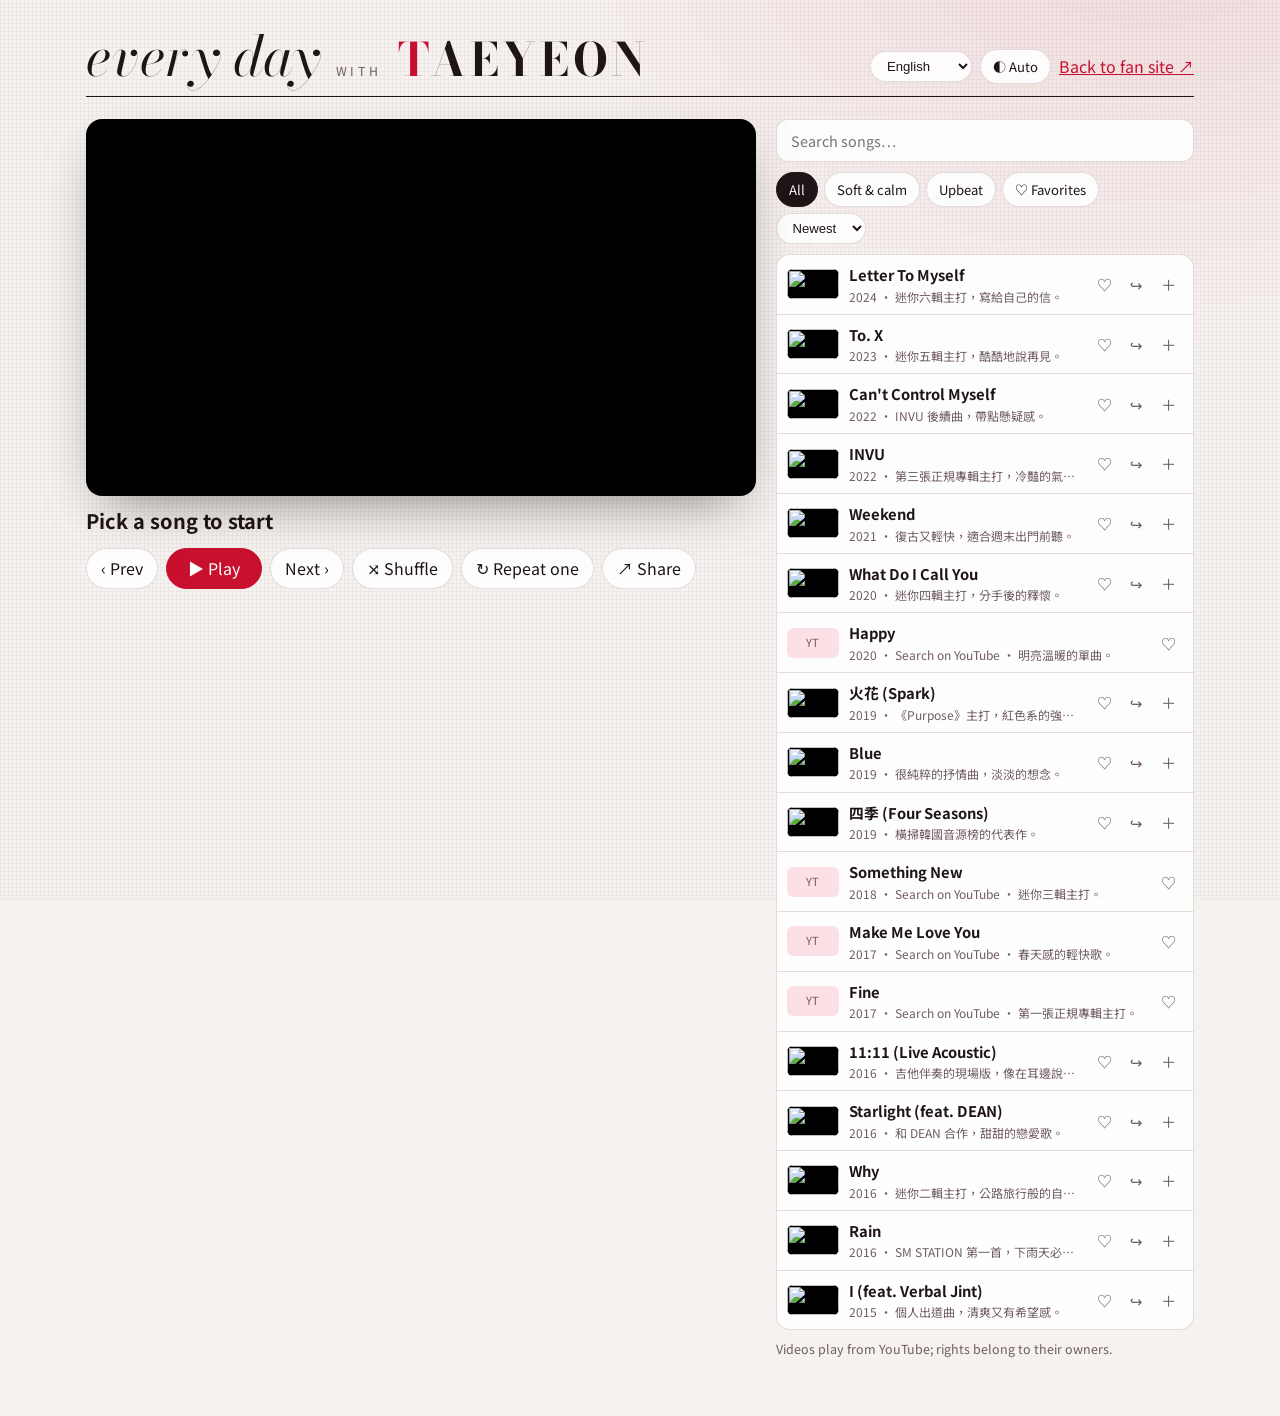
==== mv.html @ f88fa1eb "Add standalone MV player page" ====
<!doctype html>
<html lang="zh-Hant-TW">
<head>
<meta charset="utf-8">
<meta name="viewport" content="width=device-width,initial-scale=1,viewport-fit=cover">
<meta name="theme-color" content="#0d0a0b">
<title>every day with Taeyeon · MV</title>
<link rel="preconnect" href="https://fonts.googleapis.com">
<link rel="stylesheet" href="https://fonts.googleapis.com/css2?family=Bodoni+Moda:ital,opsz,wght@0,6..96,700;1,6..96,400&family=Noto+Sans+TC:wght@400;500;700&family=Noto+Sans+KR:wght@400;700&family=Noto+Sans+JP:wght@400;700&family=Noto+Sans+Thai:wght@400;700&family=JetBrains+Mono:wght@500&display=swap">
<style>
:root{
  --bg:#f6f2f0; --surface:rgba(255,255,255,.88); --ink:#1f1416; --muted:#6f5c60;
  --red:#c8102e; --red-soft:#fbe1e5; --line:rgba(60,20,28,.14);
  --glow:rgba(200,16,46,.10); --weave:rgba(60,20,28,.035);
  --serif:"Bodoni Moda","Didot","Bodoni 72",Georgia,serif;
  --body:"Noto Sans TC","Noto Sans KR","Noto Sans JP","Noto Sans Thai",system-ui,-apple-system,"PingFang TC",sans-serif;
  --mono:"JetBrains Mono",ui-monospace,monospace; color-scheme:light;
}
@media (prefers-color-scheme:dark){:root:not([data-theme="light"]){
  --bg:#0d0a0b; --surface:rgba(24,18,19,.86); --ink:#f5ecec; --muted:#b7a1a4;
  --red:#ff3b54; --red-soft:rgba(80,14,26,.8); --line:rgba(255,220,225,.12);
  --glow:rgba(255,40,70,.22); --weave:rgba(255,255,255,.035); color-scheme:dark}}
:root[data-theme="dark"]{
  --bg:#0d0a0b; --surface:rgba(24,18,19,.86); --ink:#f5ecec; --muted:#b7a1a4;
  --red:#ff3b54; --red-soft:rgba(80,14,26,.8); --line:rgba(255,220,225,.12);
  --glow:rgba(255,40,70,.22); --weave:rgba(255,255,255,.035); color-scheme:dark}
*{box-sizing:border-box}
[hidden]{display:none!important}
html,body{margin:0}
body{font-family:var(--body);color:var(--ink);line-height:1.6;min-height:100vh;
  background:radial-gradient(70vmax 50vmax at 90% -10%,var(--glow),transparent 70%),
  repeating-linear-gradient(0deg,var(--weave) 0 1px,transparent 1px 4px),
  repeating-linear-gradient(90deg,var(--weave) 0 1px,transparent 1px 4px),var(--bg);background-attachment:fixed}
button{font:inherit;color:inherit}
:focus-visible{outline:2px solid var(--red);outline-offset:2px}
.wrap{max-width:1140px;margin:0 auto;padding:28px max(16px,env(safe-area-inset-right)) 56px max(16px,env(safe-area-inset-left));display:grid;gap:22px}
header{display:flex;justify-content:space-between;align-items:end;gap:14px;flex-wrap:wrap;border-bottom:1px solid var(--ink);padding-bottom:12px}
h1{font-family:var(--serif);font-weight:400;font-size:clamp(2.1rem,6vw,3.5rem);line-height:1;margin:0;display:flex;flex-wrap:wrap;gap:0 .3em;align-items:baseline}
h1 em{font-style:italic}
h1 small{font-family:var(--body);font-size:.22em;letter-spacing:.3em;text-transform:uppercase;color:var(--muted)}
h1 span{font-weight:700;text-transform:uppercase;letter-spacing:.08em;font-size:.82em}
h1 span::first-letter{color:var(--red)}
.tools{display:flex;gap:8px;flex-wrap:wrap;align-items:center}
.pill,select{font-size:.82rem;border:1px solid var(--line);background:var(--surface);padding:6px 12px;border-radius:99px;cursor:pointer;color:var(--ink)}
.pill[aria-pressed="true"]{background:var(--ink);color:var(--bg);border-color:var(--ink)}
a{color:var(--red)}
.stage{display:grid;grid-template-columns:minmax(0,1.6fr) minmax(0,1fr);gap:20px;align-items:start}
@media (max-width:880px){.stage{grid-template-columns:1fr}}
.player{display:grid;gap:12px;min-width:0;position:sticky;top:12px}
@media (max-width:880px){.player{position:static}}
.frame{position:relative;width:100%;aspect-ratio:16/9;border-radius:16px;overflow:hidden;background:#000;box-shadow:0 20px 50px -20px rgba(0,0,0,.5)}
.frame>div,.frame iframe{position:absolute;inset:0;width:100%;height:100%;border:0}
.blocked{position:absolute;inset:0;display:grid;place-content:center;gap:10px;text-align:center;color:#fff;background:rgba(0,0,0,.85);padding:16px}
.now h2{margin:0;font-size:1.25rem;line-height:1.3}
.now .yr{font-family:var(--mono);color:var(--muted);font-size:.85rem;margin-left:8px;font-weight:500}
.now p{margin:2px 0 0;color:var(--muted);font-size:.9rem}
.ctrl{display:flex;gap:8px;flex-wrap:wrap}
.ctrl button{border:1px solid var(--line);background:var(--surface);padding:7px 14px;border-radius:99px;cursor:pointer}
.ctrl button.main{background:var(--red);border-color:var(--red);color:#fff;min-width:96px}
.ctrl button[aria-pressed="true"]{border-color:var(--red);color:var(--red)}
.side{display:grid;gap:10px;min-width:0}
.search{width:100%;font:inherit;font-size:.9rem;padding:9px 14px;border-radius:12px;border:1px solid var(--line);background:var(--surface);color:var(--ink)}
.row{display:flex;gap:6px;flex-wrap:wrap;align-items:center}
.tabs{display:flex;gap:6px}
.list{display:grid;border:1px solid var(--line);border-radius:14px;overflow:hidden;background:var(--surface);backdrop-filter:blur(10px)}
.song{display:grid;grid-template-columns:52px 1fr auto;gap:10px;align-items:center;padding:8px 10px;border-bottom:1px solid var(--line)}
.song:last-child{border-bottom:0}
.song[aria-current="true"]{background:var(--red-soft)}
.song .th{width:52px;height:30px;border-radius:6px;object-fit:cover;background:#000;display:block}
.song .th.q{display:grid;place-items:center;font-size:.7rem;color:var(--muted);background:var(--red-soft)}
.song .info{all:unset;cursor:pointer;min-width:0;display:grid}
.song .info b{font-size:.92rem;white-space:nowrap;overflow:hidden;text-overflow:ellipsis}
.song .info small{color:var(--muted);font-size:.75rem;white-space:nowrap;overflow:hidden;text-overflow:ellipsis}
.song .acts{display:flex;gap:2px}
.song .acts button,.song .acts a{all:unset;cursor:pointer;width:30px;height:30px;display:grid;place-items:center;border-radius:8px;font-size:.95rem;color:var(--muted);text-decoration:none}
.song .acts button:hover,.song .acts a:hover{background:var(--red-soft);color:var(--red)}
.song .acts .fav[aria-pressed="true"]{color:var(--red)}
.empty{padding:20px;text-align:center;color:var(--muted);font-size:.9rem}
.note{font-size:.78rem;color:var(--muted)}
.toast{position:fixed;left:50%;bottom:max(20px,env(safe-area-inset-bottom));transform:translateX(-50%);background:var(--ink);color:var(--bg);padding:8px 16px;border-radius:99px;font-size:.85rem;opacity:0;transition:opacity .2s;pointer-events:none}
.toast.on{opacity:1}
@media (prefers-reduced-motion:reduce){.toast{transition:none}}
</style>
</head>
<body>
<div class="wrap">
  <header>
    <h1><em>every day</em> <small>with</small> <span>Taeyeon</span></h1>
    <div class="tools">
      <select id="lang" aria-label="Language"><option value="zh">繁體中文</option><option value="ko">한국어</option><option value="ja">日本語</option><option value="th">ภาษาไทย</option><option value="en">English</option></select>
      <button class="pill" id="theme" type="button"></button>
      <a href="./" id="back"></a>
    </div>
  </header>

  <div class="stage">
    <section class="player" aria-labelledby="nowT">
      <div class="frame"><div id="yt"></div><div class="blocked" id="blocked" hidden><div id="blockedMsg"></div><a id="blockedLink" target="_blank" rel="noopener"></a></div></div>
      <div class="now"><h2 id="nowT"></h2><p id="nowB"></p></div>
      <div class="ctrl">
        <button type="button" id="prev"></button>
        <button type="button" id="play" class="main"></button>
        <button type="button" id="next"></button>
        <button type="button" id="shuf" aria-pressed="false"></button>
        <button type="button" id="rep" aria-pressed="false"></button>
        <button type="button" id="share"></button>
      </div>
      <div class="note" id="queueInfo"></div>
    </section>

    <section class="side" aria-label="Playlist">
      <input class="search" id="q" type="search">
      <div class="row">
        <div class="tabs" id="tabs"></div>
        <select id="sort" aria-label="Sort"></select>
      </div>
      <div class="list" id="list"></div>
      <div class="note" id="foot"></div>
    </section>
  </div>
</div>
<div class="toast" id="toast" role="status"></div>

<script src="songs.js"></script>
<script>
const L={
zh:{back:"← 回到應援站",light:"淺色",dark:"深色",auto:"自動",prev:"‹ 上一首",next:"下一首 ›",play:"▶ 播放",pause:"❚❚ 暫停",shuf:"隨機",rep:"單曲重複",share:"分享",search:"搜尋歌名…",all:"全部",soft:"睡前溫柔",bright:"輕快帥氣",fav:"我的最愛",sNew:"最新",sOld:"最舊",sAz:"A–Z",playNext:"下一首播放",queue:"加入佇列",favT:"加入最愛",yt:"到 YouTube 搜尋",none:"沒有符合的歌。",noFav:"還沒有最愛，點 ♡ 收藏喜歡的歌。",queued:n=>`佇列裡還有 ${n} 首`,addedNext:"會在下一首播放",addedQ:"已加入佇列",copied:"連結已複製",blocked:"這支影片的官方設定不允許在其他網站播放",openYt:"到 YouTube 觀看 ↗",foot:"影片皆由 YouTube 播放，版權屬於原權利人。標「搜尋」的歌還沒確認到官方影片。",pick:"選一首歌開始播放"},
ko:{back:"응원 사이트로 ↗",light:"라이트",dark:"다크",auto:"자동",prev:"‹ 이전",next:"다음 ›",play:"▶ 재생",pause:"❚❚ 일시정지",shuf:"셔플",rep:"한 곡 반복",share:"공유",search:"곡 검색…",all:"전체",soft:"잔잔한 밤",bright:"신나고 멋지게",fav:"즐겨찾기",sNew:"최신순",sOld:"오래된순",sAz:"A–Z",playNext:"다음에 재생",queue:"대기열에 추가",favT:"즐겨찾기",yt:"YouTube에서 검색",none:"맞는 곡이 없어요.",noFav:"아직 즐겨찾기가 없어요. ♡를 눌러 보세요.",queued:n=>`대기열 ${n}곡`,addedNext:"다음 곡으로 재생돼요",addedQ:"대기열에 추가했어요",copied:"링크를 복사했어요",blocked:"이 영상은 다른 사이트에서 재생할 수 없도록 설정되어 있어요",openYt:"YouTube에서 보기 ↗",foot:"영상은 YouTube에서 재생되며 저작권은 원권리자에게 있어요.",pick:"곡을 선택하세요"},
ja:{back:"応援サイトへ ↗",light:"ライト",dark:"ダーク",auto:"自動",prev:"‹ 前へ",next:"次へ ›",play:"▶ 再生",pause:"❚❚ 一時停止",shuf:"シャッフル",rep:"1曲リピート",share:"共有",search:"曲名で検索…",all:"すべて",soft:"おやすみ前に",bright:"アップテンポ",fav:"お気に入り",sNew:"新しい順",sOld:"古い順",sAz:"A–Z",playNext:"次に再生",queue:"キューに追加",favT:"お気に入り",yt:"YouTubeで検索",none:"該当する曲がありません。",noFav:"お気に入りはまだありません。♡をタップしてください。",queued:n=>`キューにあと${n}曲`,addedNext:"次に再生します",addedQ:"キューに追加しました",copied:"リンクをコピーしました",blocked:"この動画は外部サイトでの再生が許可されていません",openYt:"YouTubeで見る ↗",foot:"動画はYouTubeで再生され、著作権は権利者に帰属します。",pick:"曲を選んでください"},
th:{back:"กลับไปเว็บแฟนไซต์ ↗",light:"สว่าง",dark:"มืด",auto:"อัตโนมัติ",prev:"‹ ก่อนหน้า",next:"ถัดไป ›",play:"▶ เล่น",pause:"❚❚ หยุด",shuf:"สุ่ม",rep:"เล่นซ้ำเพลงเดียว",share:"แชร์",search:"ค้นหาเพลง…",all:"ทั้งหมด",soft:"ฟังก่อนนอน",bright:"สนุกและเท่",fav:"รายการโปรด",sNew:"ใหม่สุด",sOld:"เก่าสุด",sAz:"A–Z",playNext:"เล่นถัดไป",queue:"เพิ่มในคิว",favT:"รายการโปรด",yt:"ค้นหาใน YouTube",none:"ไม่พบเพลง",noFav:"ยังไม่มีรายการโปรด แตะ ♡ เพื่อเก็บเพลง",queued:n=>`ในคิวอีก ${n} เพลง`,addedNext:"จะเล่นเป็นเพลงถัดไป",addedQ:"เพิ่มในคิวแล้ว",copied:"คัดลอกลิงก์แล้ว",blocked:"วิดีโอนี้ไม่อนุญาตให้เล่นบนเว็บอื่น",openYt:"ดูบน YouTube ↗",foot:"วิดีโอเล่นผ่าน YouTube ลิขสิทธิ์เป็นของเจ้าของผลงาน",pick:"เลือกเพลงเพื่อเริ่มเล่น"},
en:{back:"Back to fan site ↗",light:"Light",dark:"Dark",auto:"Auto",prev:"‹ Prev",next:"Next ›",play:"▶ Play",pause:"❚❚ Pause",shuf:"Shuffle",rep:"Repeat one",share:"Share",search:"Search songs…",all:"All",soft:"Soft & calm",bright:"Upbeat",fav:"Favorites",sNew:"Newest",sOld:"Oldest",sAz:"A–Z",playNext:"Play next",queue:"Add to queue",favT:"Favorite",yt:"Search on YouTube",none:"No matching songs.",noFav:"No favorites yet. Tap ♡ to save songs.",queued:n=>`${n} in queue`,addedNext:"Plays next",addedQ:"Added to queue",copied:"Link copied",blocked:"This video's owner doesn't allow playback on other sites",openYt:"Watch on YouTube ↗",foot:"Videos play from YouTube; rights belong to their owners.",pick:"Pick a song to start"}};
const $=id=>document.getElementById(id);
const store={get(k,d){try{const v=localStorage.getItem("tyv-"+k);return v==null?d:JSON.parse(v)}catch(e){return d}},set(k,v){try{localStorage.setItem("tyv-"+k,JSON.stringify(v))}catch(e){}}};
let lang=store.get("lang",(navigator.language||"zh").slice(0,2));if(!L[lang])lang="zh";
let theme=store.get("theme","auto"),tab="all",sort="new",favs=new Set(store.get("favs",[])),queue=[],cur=-1,shuffle=false,repeat=false,player=null,ready=false,playing=false;
const T=k=>L[lang][k];
const playable=()=>SONGS.map((s,i)=>i).filter(i=>SONGS[i].id);
function toast(m){const t=$("toast");t.textContent=m;t.classList.add("on");clearTimeout(t._h);t._h=setTimeout(()=>t.classList.remove("on"),1800)}
function applyTheme(){if(theme==="auto")document.documentElement.removeAttribute("data-theme");else document.documentElement.dataset.theme=theme;$("theme").textContent="◐ "+T(theme)}
function filtered(){
  const q=$("q").value.trim().toLowerCase();
  let list=SONGS.map((s,i)=>i).filter(i=>{const s=SONGS[i];if(tab==="fav"&&!favs.has(s.t))return false;if((tab==="soft"||tab==="bright")&&s.m!==tab)return false;return !q||(s.t+" "+s.y+" "+(s.b||"")).toLowerCase().includes(q)});
  list.sort((a,b)=>sort==="az"?SONGS[a].t.localeCompare(SONGS[b].t):sort==="old"?SONGS[a].y-SONGS[b].y||a-b:SONGS[b].y-SONGS[a].y||b-a);
  return list;
}
function render(){
  document.documentElement.lang={zh:"zh-Hant-TW",ko:"ko",ja:"ja",th:"th",en:"en"}[lang];
  $("back").textContent=T("back");$("q").placeholder=T("search");$("prev").textContent=T("prev");$("next").textContent=T("next");
  $("play").textContent=playing?T("pause"):T("play");$("shuf").textContent="⤨ "+T("shuf");$("rep").textContent="↻ "+T("rep");$("share").textContent="↗ "+T("share");
  $("shuf").setAttribute("aria-pressed",String(shuffle));$("rep").setAttribute("aria-pressed",String(repeat));
  $("foot").textContent=T("foot");$("blockedMsg").textContent=T("blocked");$("blockedLink").textContent=T("openYt");applyTheme();
  const tabs=$("tabs");tabs.replaceChildren();["all","soft","bright","fav"].forEach(k=>{const b=document.createElement("button");b.type="button";b.className="pill";b.textContent=(k==="fav"?"♡ ":"")+T(k);b.setAttribute("aria-pressed",String(tab===k));b.onclick=()=>{tab=k;render()};tabs.append(b)});
  const so=$("sort");so.replaceChildren();[["new","sNew"],["old","sOld"],["az","sAz"]].forEach(([v,k])=>{const o=document.createElement("option");o.value=v;o.textContent=T(k);so.append(o)});so.value=sort;
  const box=$("list");box.replaceChildren();const list=filtered();
  if(!list.length){const e=document.createElement("div");e.className="empty";e.textContent=tab==="fav"?T("noFav"):T("none");box.append(e)}
  list.forEach(i=>{const s=SONGS[i];const r=document.createElement("div");r.className="song";if(i===cur)r.setAttribute("aria-current","true");
    let th;if(s.id){th=document.createElement("img");th.className="th";th.loading="lazy";th.alt="";th.src="https://i.ytimg.com/vi/"+s.id+"/mqdefault.jpg"}else{th=document.createElement("span");th.className="th q";th.textContent="YT"}
    const info=document.createElement(s.id?"button":"a");info.className="info";
    if(s.id){info.type="button";info.onclick=()=>{queue=[];playIdx(i,true)}}else{info.href="https://www.youtube.com/results?search_query="+encodeURIComponent(s.q);info.target="_blank";info.rel="noopener"}
    const b=document.createElement("b");b.textContent=s.t;const sm=document.createElement("small");sm.textContent=s.y+(s.id?"":" · "+T("yt"))+(s.b?" · "+s.b:"");info.append(b,sm);
    const acts=document.createElement("div");acts.className="acts";
    const fav=document.createElement("button");fav.type="button";fav.className="fav";fav.textContent=favs.has(s.t)?"♥":"♡";fav.setAttribute("aria-pressed",String(favs.has(s.t)));fav.setAttribute("aria-label",T("favT"));fav.title=T("favT");
    fav.onclick=()=>{favs.has(s.t)?favs.delete(s.t):favs.add(s.t);store.set("favs",[...favs]);render()};acts.append(fav);
    if(s.id){const nx=document.createElement("button");nx.type="button";nx.textContent="↪";nx.title=T("playNext");nx.setAttribute("aria-label",T("playNext"));nx.onclick=()=>{queue.unshift(i);toast(T("addedNext"));render()};
      const qq=document.createElement("button");qq.type="button";qq.textContent="＋";qq.title=T("queue");qq.setAttribute("aria-label",T("queue"));qq.onclick=()=>{queue.push(i);toast(T("addedQ"));render()};acts.append(nx,qq)}
    r.append(th,info,acts);box.append(r)});
  $("queueInfo").textContent=queue.length?T("queued")(queue.length):"";
  if(cur<0){$("nowT").textContent=T("pick");$("nowB").textContent=""}
}
function showNow(){const s=SONGS[cur];$("nowT").textContent=s.t;const y=document.createElement("span");y.className="yr";y.textContent=s.y;$("nowT").append(y);$("nowB").textContent=s.b||"";
  if("mediaSession" in navigator){try{navigator.mediaSession.metadata=new MediaMetadata({title:s.t,artist:"TAEYEON",artwork:[{src:"https://i.ytimg.com/vi/"+s.id+"/hqdefault.jpg",sizes:"480x360",type:"image/jpeg"}]})}catch(e){}}
  try{history.replaceState(null,"","#"+s.id)}catch(e){}}
function playIdx(i,auto){cur=i;$("blocked").hidden=true;showNow();render();
  if(ready){auto?player.loadVideoById(SONGS[i].id):player.cueVideoById(SONGS[i].id)}}
function nextIdx(d){
  if(d>0&&queue.length)return queue.shift();
  const order=filtered().filter(i=>SONGS[i].id);const pool=order.length?order:playable();
  if(shuffle&&d>0){const c=pool.filter(i=>i!==cur);return c.length?c[Math.floor(Math.random()*c.length)]:cur}
  let p=pool.indexOf(cur);if(p<0)return pool[0];return pool[(p+d+pool.length)%pool.length];
}
function step(d){playIdx(nextIdx(d),true)}
$("prev").onclick=()=>step(-1);$("next").onclick=()=>step(1);
$("play").onclick=()=>{if(!ready)return;if(cur<0){step(1);return}playing?player.pauseVideo():player.playVideo()};
$("shuf").onclick=()=>{shuffle=!shuffle;render()};$("rep").onclick=()=>{repeat=!repeat;render()};
$("share").onclick=async()=>{const url=location.href.split("#")[0]+(cur>=0?"#"+SONGS[cur].id:"");
  if(navigator.share){try{await navigator.share({title:cur>=0?SONGS[cur].t+" · TAEYEON":document.title,url});return}catch(e){if(e&&e.name==="AbortError")return}}
  try{await navigator.clipboard.writeText(url);toast(T("copied"))}catch(e){prompt("",url)}};
$("q").oninput=render;$("sort").onchange=e=>{sort=e.target.value;render()};
$("lang").value=lang;$("lang").onchange=e=>{lang=e.target.value;store.set("lang",lang);render();if(cur>=0)showNow()};
$("theme").onclick=()=>{theme={auto:"light",light:"dark",dark:"auto"}[theme];store.set("theme",theme);render()};
if("mediaSession" in navigator){try{navigator.mediaSession.setActionHandler("nexttrack",()=>step(1));navigator.mediaSession.setActionHandler("previoustrack",()=>step(-1))}catch(e){}}
document.addEventListener("keydown",e=>{if(e.target.matches("input,select"))return;if(e.key===" "){e.preventDefault();$("play").click()}if(e.key==="ArrowRight")step(1);if(e.key==="ArrowLeft")step(-1)});

// YouTube IFrame API
window.onYouTubeIframeAPIReady=function(){
  const start=SONGS.findIndex(s=>s.id&&s.id===location.hash.slice(1));
  const first=start>=0?start:SONGS.findIndex(s=>s.id==="4HG_CJzyX6A");
  cur=first;showNow();render();
  player=new YT.Player("yt",{host:"https://www.youtube-nocookie.com",videoId:SONGS[first].id,playerVars:{rel:0,playsinline:1,modestbranding:1},
    events:{onReady:()=>{ready=true},
      onStateChange:e=>{playing=e.data===YT.PlayerState.PLAYING;render();
        if(e.data===YT.PlayerState.ENDED){repeat?player.seekTo(0)||player.playVideo():step(1)}},
      onError:e=>{if(e.data===101||e.data===150||e.data===100){$("blockedLink").href="https://www.youtube.com/watch?v="+SONGS[cur].id;$("blocked").hidden=false}}}});
};
render();
const tag=document.createElement("script");tag.src="https://www.youtube.com/iframe_api";document.head.append(tag);
</script>
</body>
</html>
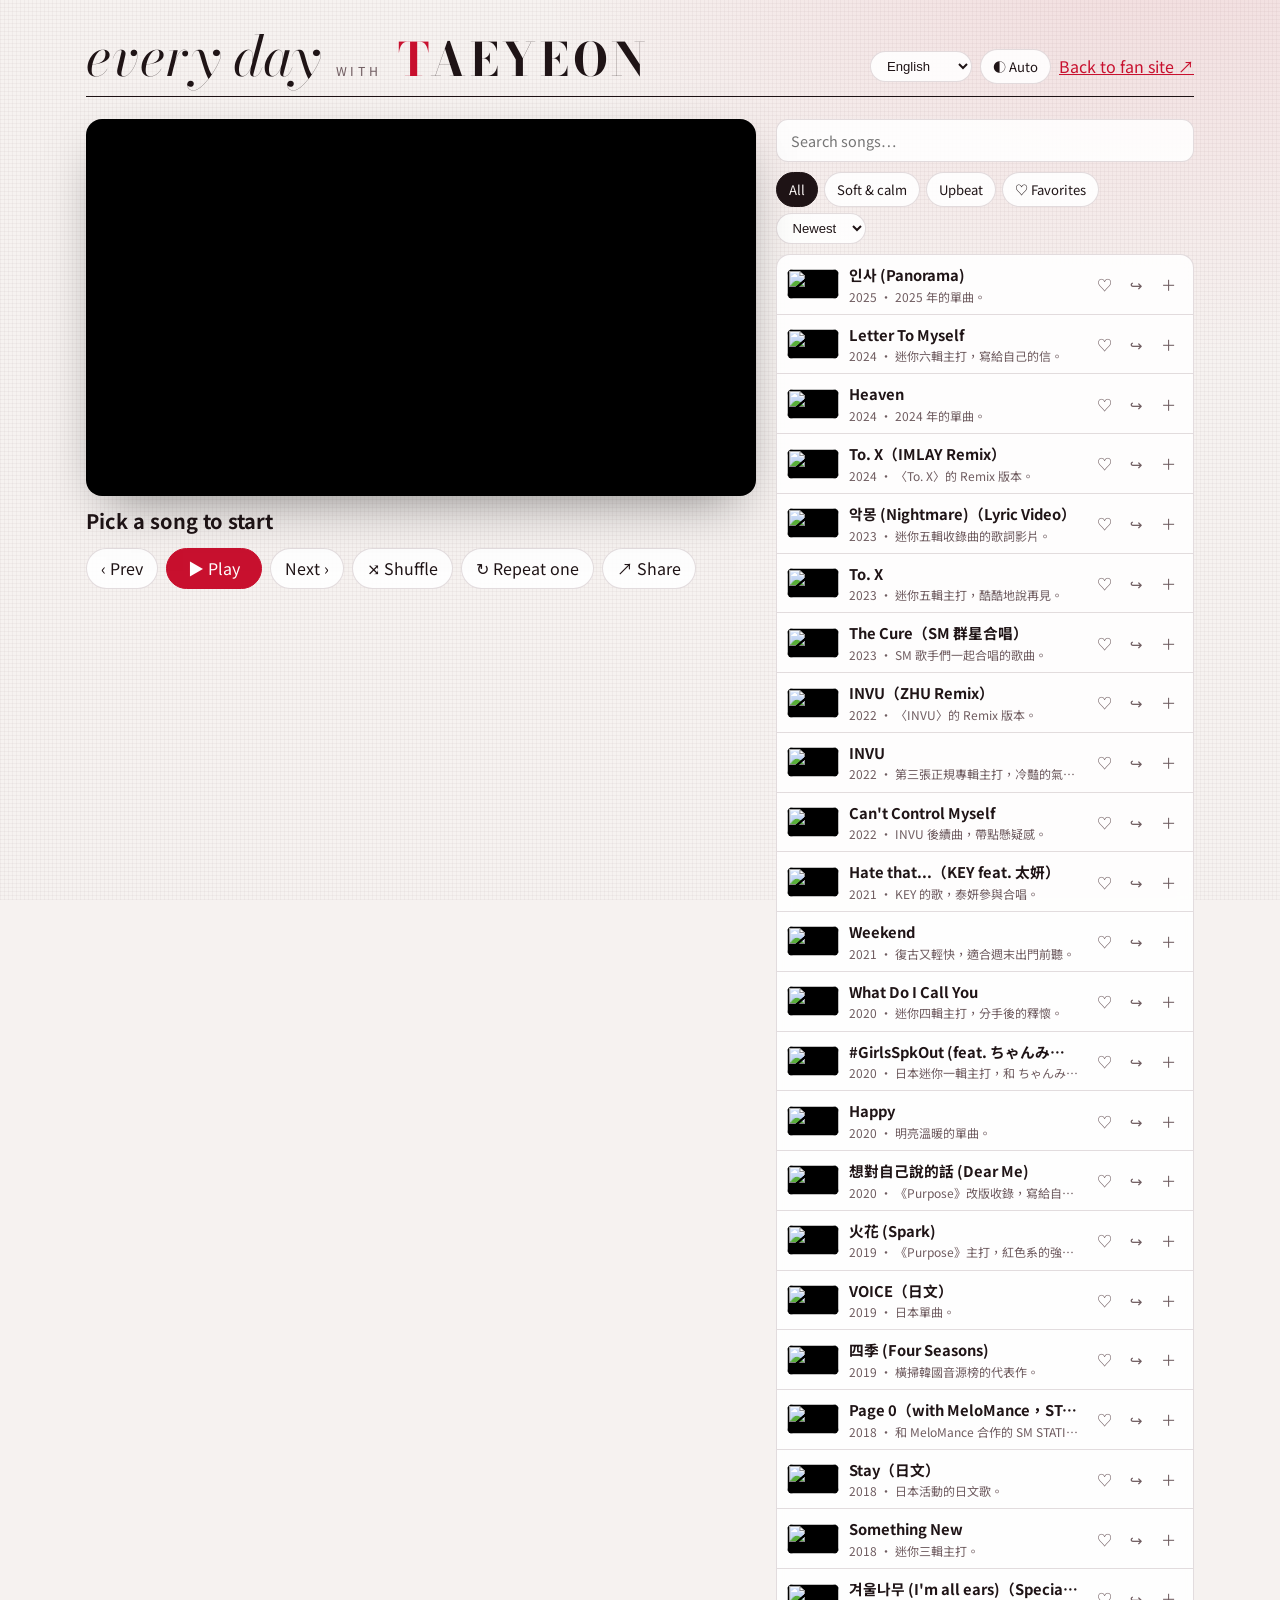
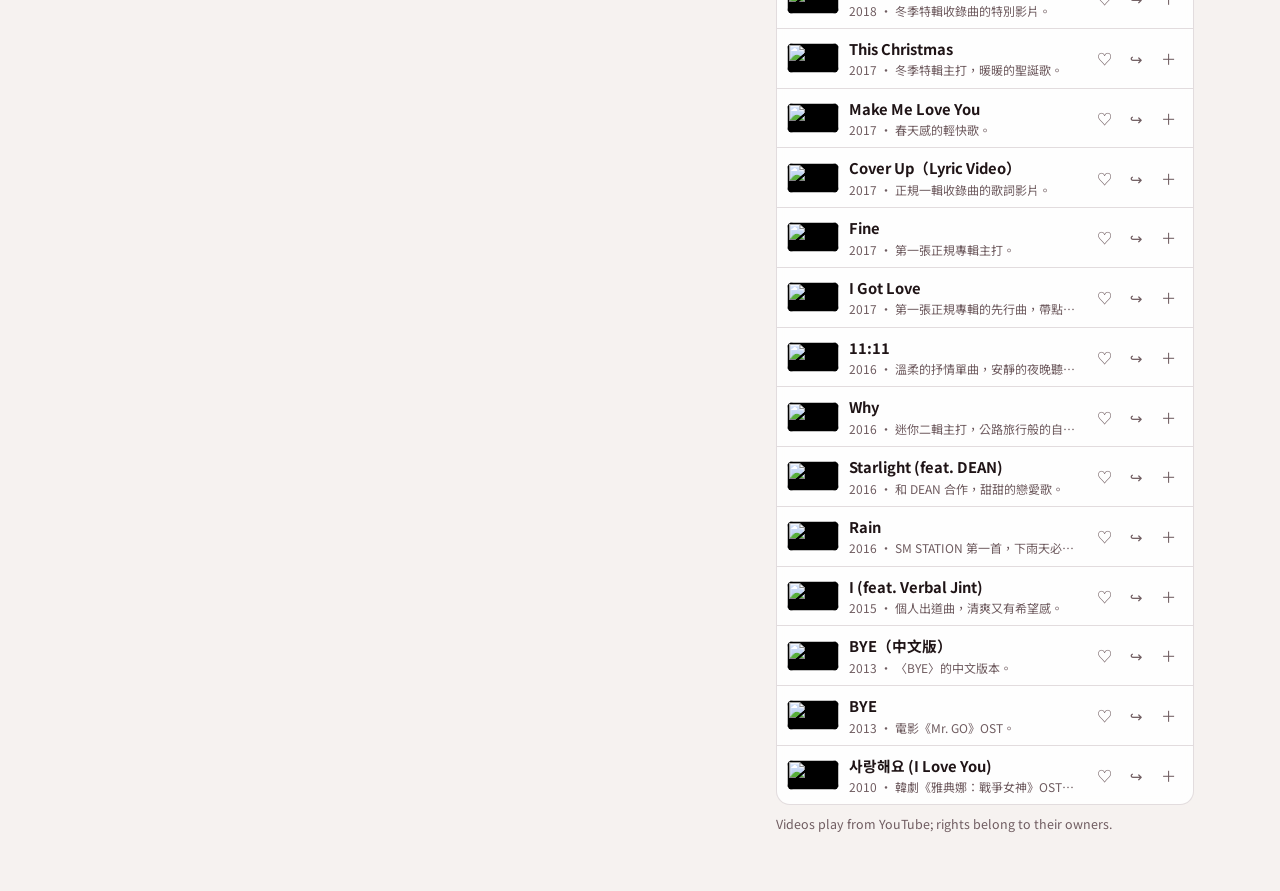
==== commit ef26860c: "影片清單縮圖改用較高解析度（hqdefault） Co-Authored-By: Claude Opus 5.5 <noreply@anthropic.com> Claude-Session: htt" ====
--- a/mv.html
+++ b/mv.html
@@ -154,7 +154,7 @@
   const box=$("list");box.replaceChildren();const list=filtered();
   if(!list.length){const e=document.createElement("div");e.className="empty";e.textContent=tab==="fav"?T("noFav"):T("none");box.append(e)}
   list.forEach(i=>{const s=SONGS[i];const r=document.createElement("div");r.className="song";if(i===cur)r.setAttribute("aria-current","true");
-    let th;if(s.id){th=document.createElement("img");th.className="th";th.loading="lazy";th.alt="";th.src="https://i.ytimg.com/vi/"+s.id+"/mqdefault.jpg"}else{th=document.createElement("span");th.className="th q";th.textContent="YT"}
+    let th;if(s.id){th=document.createElement("img");th.className="th";th.loading="lazy";th.alt="";th.src="https://i.ytimg.com/vi/"+s.id+"/hqdefault.jpg"}else{th=document.createElement("span");th.className="th q";th.textContent="YT"}
     const info=document.createElement(s.id?"button":"a");info.className="info";
     if(s.id){info.type="button";info.onclick=()=>{queue=[];playIdx(i,true)}}else{info.href="https://www.youtube.com/results?search_query="+encodeURIComponent(s.q);info.target="_blank";info.rel="noopener"}
     const b=document.createElement("b");b.textContent=s.t;const sm=document.createElement("small");sm.textContent=s.y+(s.id?"":" · "+T("yt"))+(s.b?" · "+s.b:"");info.append(b,sm);
